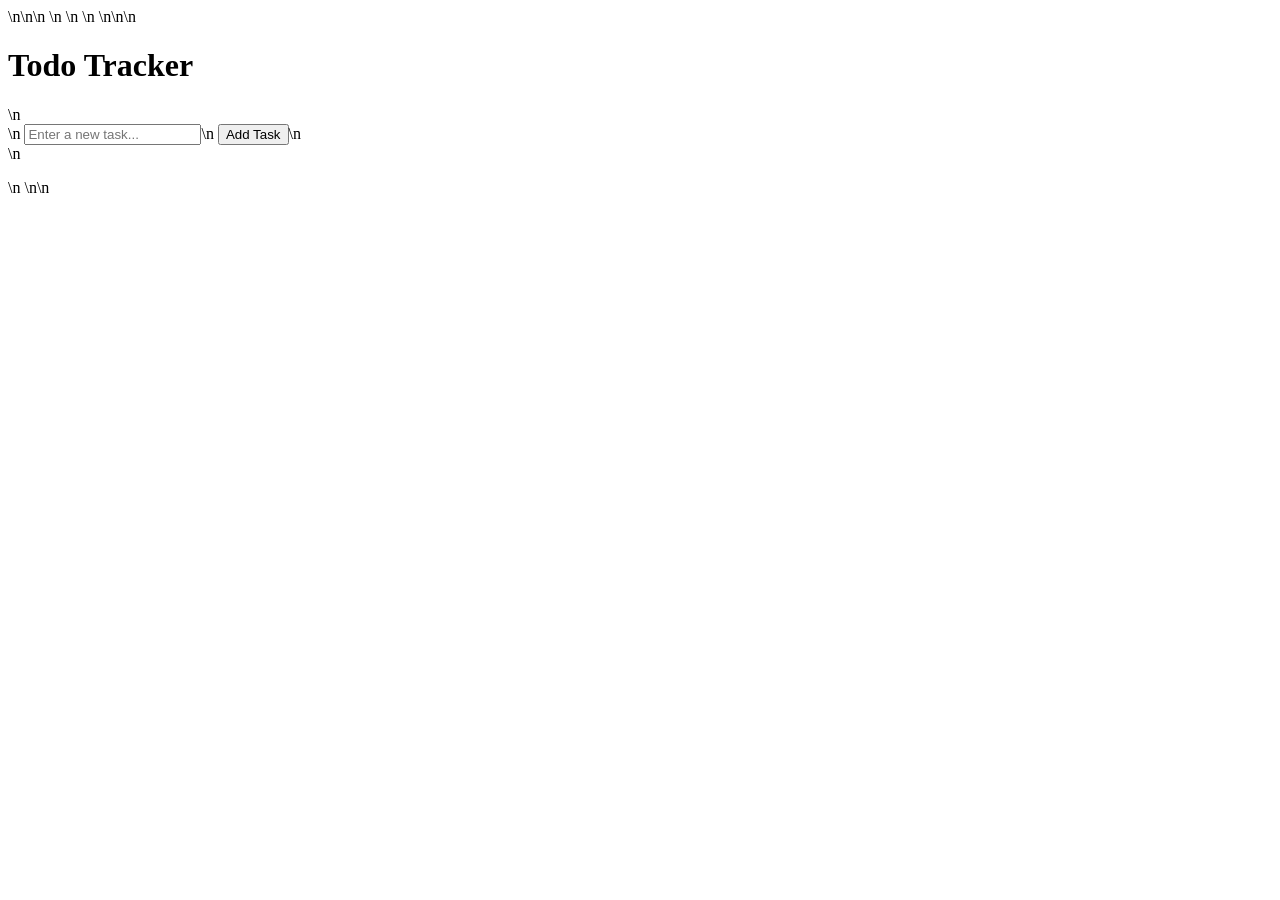
==== index.html @ 920f7e1c "Create index.html for todo tracker webpage" ====
<!DOCTYPE html>\n<html lang="en">\n<head>\n    <meta charset="UTF-8">\n    <meta name="viewport" content="width=device-width, initial-scale=1.0">\n    <title>Todo Tracker</title>\n    <style>\n        body { font-family: Arial, sans-serif; }\n        #task-form { margin-bottom: 20px; }\n        #task-list { list-style-type: none; padding: 0; }\n        .task-item { display: flex; justify-content: space-between; margin: 5px 0; }\n    </style>\n</head>\n<body>\n    <h1>Todo Tracker</h1>\n    <form id="task-form">\n        <input type="text" id="task-input" placeholder="Enter a new task..." required>\n        <button type="submit">Add Task</button>\n    </form>\n    <ul id="task-list"></ul>\n    <script>\n        const taskForm = document.getElementById('task-form');\n        const taskInput = document.getElementById('task-input');\n        const taskList = document.getElementById('task-list');\n\n        taskForm.addEventListener('submit', function(event) {\n            event.preventDefault();\n            const taskText = taskInput.value;\n            addTask(taskText);\n            taskInput.value = '';\n        });\n\n        function addTask(taskText) {\n            const listItem = document.createElement('li');\n            listItem.classList.add('task-item');\n            listItem.innerHTML = `\n                <span>${taskText}</span>\n                <div>\n                    <button onclick="toggleComplete(this)">Complete</button>\n                    <button onclick="deleteTask(this)">Delete</button>\n                </div>\n            `;\n            taskList.appendChild(listItem);\n        }\n\n        function toggleComplete(button) {\n            const listItem = button.parentElement.parentElement;\n            listItem.classList.toggle('completed');\n        }\n\n        function deleteTask(button) {\n            const listItem = button.parentElement.parentElement;\n            taskList.removeChild(listItem);\n        }\n    </script>\n</body>\n</html>
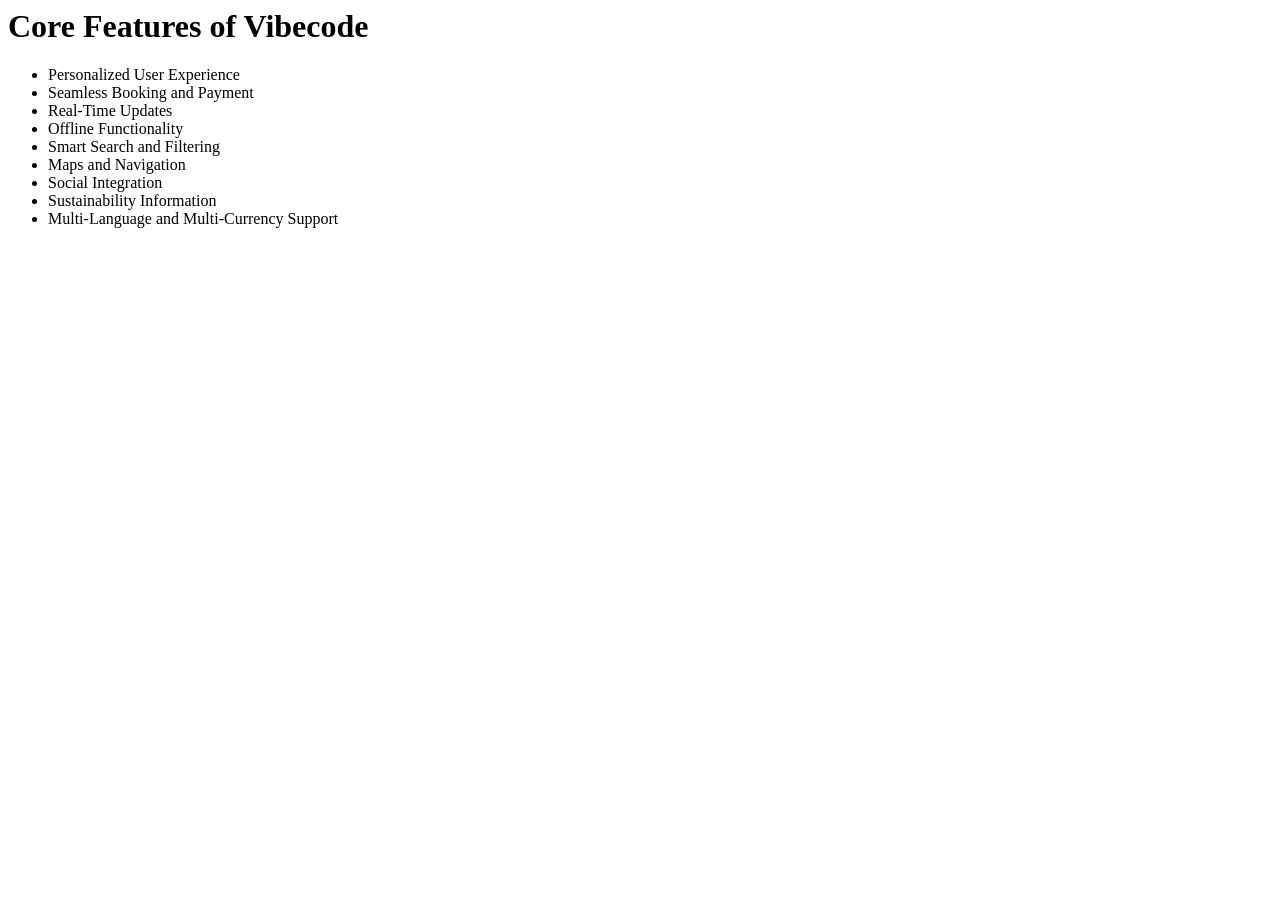
==== commit 6d84287e: "Update index.html with core features of Vibecode" ====
--- a/index.html
+++ b/index.html
@@ -1 +1,19 @@
-<!DOCTYPE html>\n<html lang="en">\n<head>\n    <meta charset="UTF-8">\n    <meta name="viewport" content="width=device-width, initial-scale=1.0">\n    <title>Todo Tracker</title>\n    <style>\n        body { font-family: Arial, sans-serif; }\n        #task-form { margin-bottom: 20px; }\n        #task-list { list-style-type: none; padding: 0; }\n        .task-item { display: flex; justify-content: space-between; margin: 5px 0; }\n    </style>\n</head>\n<body>\n    <h1>Todo Tracker</h1>\n    <form id="task-form">\n        <input type="text" id="task-input" placeholder="Enter a new task..." required>\n        <button type="submit">Add Task</button>\n    </form>\n    <ul id="task-list"></ul>\n    <script>\n        const taskForm = document.getElementById('task-form');\n        const taskInput = document.getElementById('task-input');\n        const taskList = document.getElementById('task-list');\n\n        taskForm.addEventListener('submit', function(event) {\n            event.preventDefault();\n            const taskText = taskInput.value;\n            addTask(taskText);\n            taskInput.value = '';\n        });\n\n        function addTask(taskText) {\n            const listItem = document.createElement('li');\n            listItem.classList.add('task-item');\n            listItem.innerHTML = `\n                <span>${taskText}</span>\n                <div>\n                    <button onclick="toggleComplete(this)">Complete</button>\n                    <button onclick="deleteTask(this)">Delete</button>\n                </div>\n            `;\n            taskList.appendChild(listItem);\n        }\n\n        function toggleComplete(button) {\n            const listItem = button.parentElement.parentElement;\n            listItem.classList.toggle('completed');\n        }\n\n        function deleteTask(button) {\n            const listItem = button.parentElement.parentElement;\n            taskList.removeChild(listItem);\n        }\n    </script>\n</body>\n</html>+<html>
+<head>
+    <title>Vibecode Features</title>
+</head>
+<body>
+    <h1>Core Features of Vibecode</h1>
+    <ul>
+        <li>Personalized User Experience</li>
+        <li>Seamless Booking and Payment</li>
+        <li>Real-Time Updates</li>
+        <li>Offline Functionality</li>
+        <li>Smart Search and Filtering</li>
+        <li>Maps and Navigation</li>
+        <li>Social Integration</li>
+        <li>Sustainability Information</li>
+        <li>Multi-Language and Multi-Currency Support</li>
+    </ul>
+</body>
+</html>
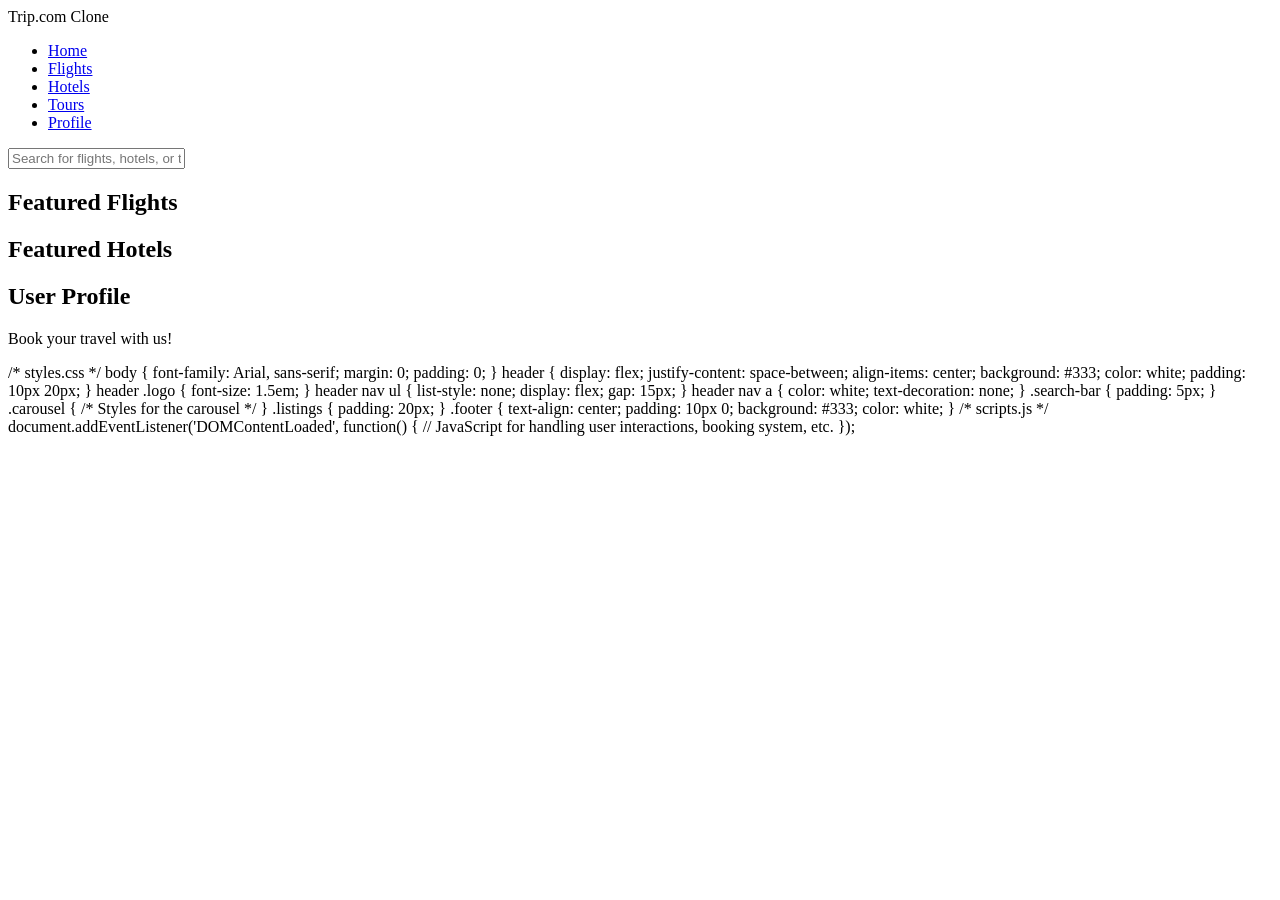
==== commit 95689dbc: "Updated index.html with complete travel booking website structure and features." ====
--- a/index.html
+++ b/index.html
@@ -1,19 +1,94 @@
-<html>
+<!DOCTYPE html>
+<html lang="en">
 <head>
-    <title>Vibecode Features</title>
+    <meta charset="UTF-8">
+    <meta name="viewport" content="width=device-width, initial-scale=1.0">
+    <title>Travel Booking Website</title>
+    <link rel="stylesheet" href="styles.css">
+    <script src="scripts.js" defer></script>
 </head>
 <body>
-    <h1>Core Features of Vibecode</h1>
-    <ul>
-        <li>Personalized User Experience</li>
-        <li>Seamless Booking and Payment</li>
-        <li>Real-Time Updates</li>
-        <li>Offline Functionality</li>
-        <li>Smart Search and Filtering</li>
-        <li>Maps and Navigation</li>
-        <li>Social Integration</li>
-        <li>Sustainability Information</li>
-        <li>Multi-Language and Multi-Currency Support</li>
-    </ul>
+    <header>
+        <div class="logo">Trip.com Clone</div>
+        <nav>
+            <ul>
+                <li><a href="#">Home</a></li>
+                <li><a href="#">Flights</a></li>
+                <li><a href="#">Hotels</a></li>
+                <li><a href="#">Tours</a></li>
+                <li><a href="#">Profile</a></li>
+            </ul>
+        </nav>
+        <input type="text" placeholder="Search for flights, hotels, or tours..." class="search-bar">
+    </header>
+    <main>
+        <section class="carousel">
+            <!-- Featured destinations carousel goes here -->
+        </section>
+        <section class="listings">
+            <h2>Featured Flights</h2>
+            <div class="flight-list">
+                <!-- Flight listings go here -->
+            </div>
+            <h2>Featured Hotels</h2>
+            <div class="hotel-list">
+                <!-- Hotel listings go here -->
+            </div>
+        </section>
+        <section class="profile">
+            <h2>User Profile</h2>
+            <!-- User profile section goes here -->
+        </section>
+    </main>
+    <footer>
+        <p>Book your travel with us!</p>
+    </footer>
 </body>
-</html>+</html>
+
+/* styles.css */
+body {
+    font-family: Arial, sans-serif;
+    margin: 0;
+    padding: 0;
+}
+header {
+    display: flex;
+    justify-content: space-between;
+    align-items: center;
+    background: #333;
+    color: white;
+    padding: 10px 20px;
+}
+header .logo {
+    font-size: 1.5em;
+}
+header nav ul {
+    list-style: none;
+    display: flex;
+    gap: 15px;
+}
+header nav a {
+    color: white;
+    text-decoration: none;
+}
+.search-bar {
+    padding: 5px;
+}
+.carousel {
+    /* Styles for the carousel */
+}
+.listings {
+    padding: 20px;
+}
+.footer {
+    text-align: center;
+    padding: 10px 0;
+    background: #333;
+    color: white;
+}
+
+/* scripts.js */
+document.addEventListener('DOMContentLoaded', function() {
+    // JavaScript for handling user interactions, booking system, etc.
+});
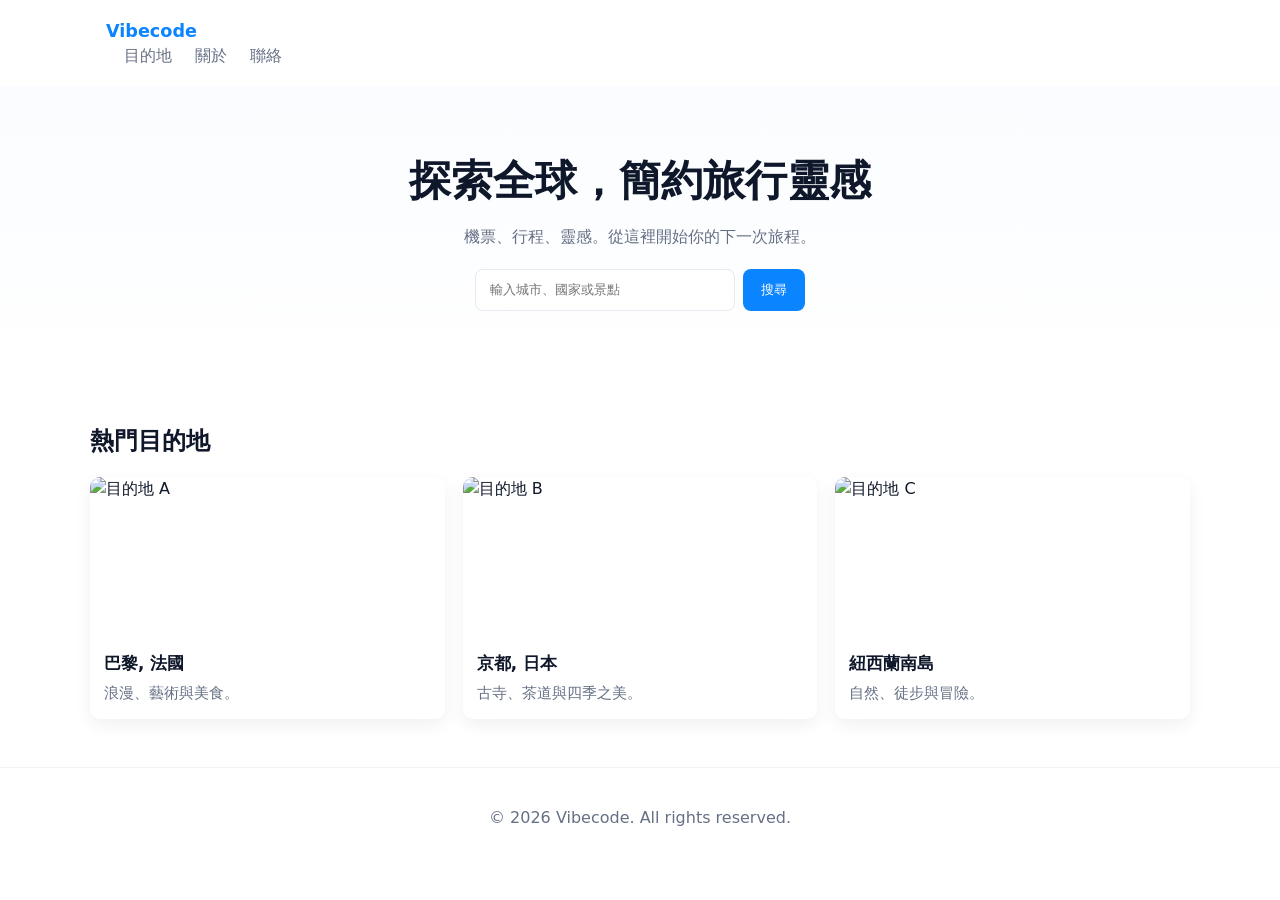
==== commit 54d71d32: "Add minimal static site (index.html, styles.css, README) for Vibecode; ready for GitHub Pages" ====
--- a/index.html
+++ b/index.html
@@ -1,94 +1,69 @@
-<!DOCTYPE html>
-<html lang="en">
+<!doctype html>
+<html lang="zh-Hant">
 <head>
-    <meta charset="UTF-8">
-    <meta name="viewport" content="width=device-width, initial-scale=1.0">
-    <title>Travel Booking Website</title>
-    <link rel="stylesheet" href="styles.css">
-    <script src="scripts.js" defer></script>
+  <meta charset="utf-8" />
+  <meta name="viewport" content="width=device-width,initial-scale=1" />
+  <title>Vibecode Travel — Explore the world</title>
+  <link rel="stylesheet" href="styles.css">
 </head>
 <body>
-    <header>
-        <div class="logo">Trip.com Clone</div>
-        <nav>
-            <ul>
-                <li><a href="#">Home</a></li>
-                <li><a href="#">Flights</a></li>
-                <li><a href="#">Hotels</a></li>
-                <li><a href="#">Tours</a></li>
-                <li><a href="#">Profile</a></li>
-            </ul>
-        </nav>
-        <input type="text" placeholder="Search for flights, hotels, or tours..." class="search-bar">
-    </header>
-    <main>
-        <section class="carousel">
-            <!-- Featured destinations carousel goes here -->
-        </section>
-        <section class="listings">
-            <h2>Featured Flights</h2>
-            <div class="flight-list">
-                <!-- Flight listings go here -->
-            </div>
-            <h2>Featured Hotels</h2>
-            <div class="hotel-list">
-                <!-- Hotel listings go here -->
-            </div>
-        </section>
-        <section class="profile">
-            <h2>User Profile</h2>
-            <!-- User profile section goes here -->
-        </section>
-    </main>
-    <footer>
-        <p>Book your travel with us!</p>
-    </footer>
+  <header class="site-header">
+    <div class="container">
+      <a class="logo" href="/">Vibecode</a>
+      <nav class="nav">
+        <a href="/destinations">目的地</a>
+        <a href="/about">關於</a>
+        <a href="/contact">聯絡</a>
+      </nav>
+    </div>
+  </header>
+
+  <main>
+    <section class="hero">
+      <div class="container hero-inner">
+        <h1>探索全球，簡約旅行靈感</h1>
+        <p>機票、行程、靈感。從這裡開始你的下一次旅程。</p>
+        <form class="search-bar" onsubmit="event.preventDefault(); alert('搜尋功能尚未接 backend');">
+          <input type="search" placeholder="輸入城市、國家或景點" aria-label="搜尋目的地">
+          <button type="submit">搜尋</button>
+        </form>
+      </div>
+    </section>
+
+    <section class="popular container">
+      <h2>熱門目的地</h2>
+      <div class="cards">
+        <article class="card">
+          <img src="https://picsum.photos/seed/1/800/500" alt="目的地 A">
+          <div class="card-body">
+            <h3>巴黎, 法國</h3>
+            <p>浪漫、藝術與美食。</p>
+          </div>
+        </article>
+
+        <article class="card">
+          <img src="https://picsum.photos/seed/2/800/500" alt="目的地 B">
+          <div class="card-body">
+            <h3>京都, 日本</h3>
+            <p>古寺、茶道與四季之美。</p>
+          </div>
+        </article>
+
+        <article class="card">
+          <img src="https://picsum.photos/seed/3/800/500" alt="目的地 C">
+          <div class="card-body">
+            <h3>紐西蘭南島</h3>
+            <p>自然、徒步與冒險。</p>
+          </div>
+        </article>
+      </div>
+    </section>
+  </main>
+
+  <footer class="site-footer">
+    <div class="container">
+      <p>© 2026 Vibecode. All rights reserved.</p>
+    </div>
+  </footer>
 </body>
-</html>
-
-/* styles.css */
-body {
-    font-family: Arial, sans-serif;
-    margin: 0;
-    padding: 0;
-}
-header {
-    display: flex;
-    justify-content: space-between;
-    align-items: center;
-    background: #333;
-    color: white;
-    padding: 10px 20px;
-}
-header .logo {
-    font-size: 1.5em;
-}
-header nav ul {
-    list-style: none;
-    display: flex;
-    gap: 15px;
-}
-header nav a {
-    color: white;
-    text-decoration: none;
-}
-.search-bar {
-    padding: 5px;
-}
-.carousel {
-    /* Styles for the carousel */
-}
-.listings {
-    padding: 20px;
-}
-.footer {
-    text-align: center;
-    padding: 10px 0;
-    background: #333;
-    color: white;
-}
-
-/* scripts.js */
-document.addEventListener('DOMContentLoaded', function() {
-    // JavaScript for handling user interactions, booking system, etc.
-});+</html>
--- a/styles.css
+++ b/styles.css
@@ -0,0 +1,38 @@
+:root{
+  --bg: #ffffff;
+  --muted: #667085;
+  --accent: #0b84ff;
+  --card-shadow: 0 6px 18px rgba(16,24,40,0.06);
+  --radius: 10px;
+  font-family: Inter, system-ui, -apple-system, "Helvetica Neue", Arial;
+}
+
+*{box-sizing:border-box}
+body{margin:0;background:var(--bg);color:#0f172a;line-height:1.5}
+.container{max-width:1100px;margin:0 auto;padding:0 16px}
+.site-header{padding:18px 0}
+.logo{font-weight:700;color:var(--accent);text-decoration:none;font-size:1.1rem}
+.nav a{margin-left:18px;color:var(--muted);text-decoration:none}
+
+.hero{padding:64px 0;background:linear-gradient(180deg,#fafcff,white)}
+.hero-inner{text-align:center;max-width:760px;margin:0 auto}
+.hero h1{margin:0 0 12px;font-size:2rem}
+.hero p{margin:0 0 20px;color:var(--muted)}
+
+.search-bar{display:flex;gap:8px;justify-content:center}
+.search-bar input{padding:12px 14px;border-radius:8px;border:1px solid #e6e9ef;min-width:260px}
+.search-bar button{background:var(--accent);color:white;border:none;padding:12px 18px;border-radius:8px;cursor:pointer}
+
+.popular{padding:48px 0}
+.popular h2{margin:0 0 18px}
+.cards{display:grid;grid-template-columns:repeat(auto-fit,minmax(220px,1fr));gap:18px}
+.card{background:white;border-radius:var(--radius);overflow:hidden;box-shadow:var(--card-shadow);display:flex;flex-direction:column}
+.card img{width:100%;height:160px;object-fit:cover}
+.card-body{padding:14px}
+.card-body h3{margin:0 0 6px;font-size:1.05rem}
+.card-body p{margin:0;color:var(--muted);font-size:0.95rem}
+
+.site-footer{padding:22px 0;border-top:1px solid #f0f2f5;color:var(--muted);text-align:center}
+@media (min-width:900px){
+  .hero h1{font-size:2.6rem}
+}
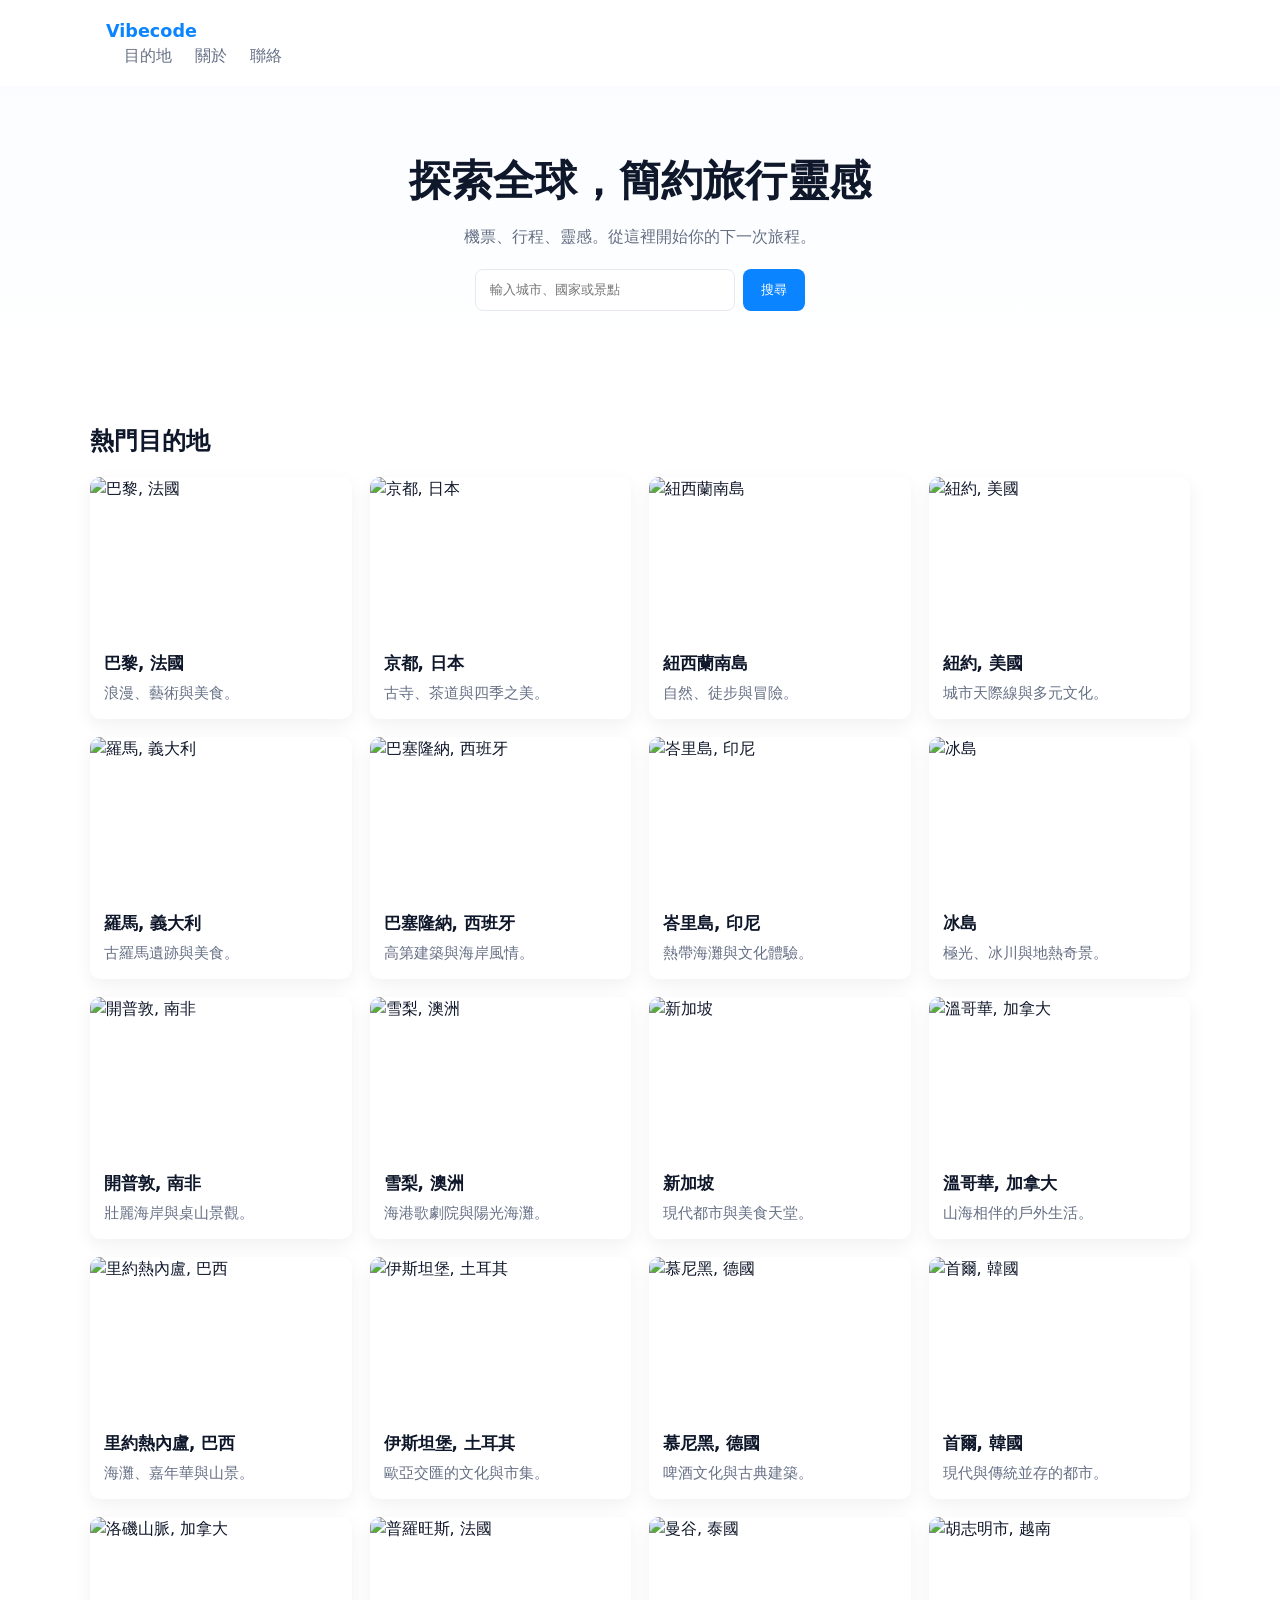
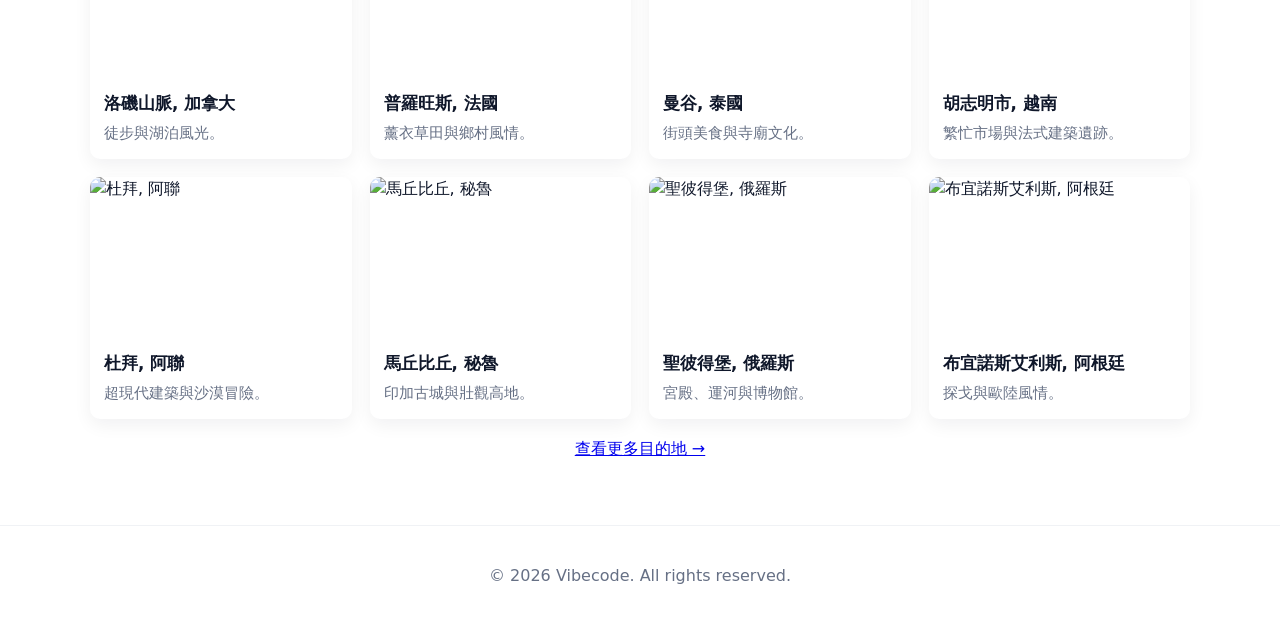
==== commit d7deb015: "Add full pages: index, destinations, about, contact and destinations.json" ====
--- a/index.html
+++ b/index.html
@@ -11,9 +11,9 @@
     <div class="container">
       <a class="logo" href="/">Vibecode</a>
       <nav class="nav">
-        <a href="/destinations">目的地</a>
-        <a href="/about">關於</a>
-        <a href="/contact">聯絡</a>
+        <a href="/destinations.html">目的地</a>
+        <a href="/about.html">關於</a>
+        <a href="/contact.html">聯絡</a>
       </nav>
     </div>
   </header>
@@ -34,7 +34,7 @@
       <h2>熱門目的地</h2>
       <div class="cards">
         <article class="card">
-          <img src="https://picsum.photos/seed/1/800/500" alt="目的地 A">
+          <img src="https://picsum.photos/seed/1/800/500" alt="巴黎, 法國">
           <div class="card-body">
             <h3>巴黎, 法國</h3>
             <p>浪漫、藝術與美食。</p>
@@ -42,7 +42,7 @@
         </article>
 
         <article class="card">
-          <img src="https://picsum.photos/seed/2/800/500" alt="目的地 B">
+          <img src="https://picsum.photos/seed/2/800/500" alt="京都, 日本">
           <div class="card-body">
             <h3>京都, 日本</h3>
             <p>古寺、茶道與四季之美。</p>
@@ -50,13 +50,183 @@
         </article>
 
         <article class="card">
-          <img src="https://picsum.photos/seed/3/800/500" alt="目的地 C">
+          <img src="https://picsum.photos/seed/3/800/500" alt="紐西蘭南島">
           <div class="card-body">
             <h3>紐西蘭南島</h3>
             <p>自然、徒步與冒險。</p>
           </div>
         </article>
+
+        <article class="card">
+          <img src="https://picsum.photos/seed/4/800/500" alt="紐約, 美國">
+          <div class="card-body">
+            <h3>紐約, 美國</h3>
+            <p>城市天際線與多元文化。</p>
+          </div>
+        </article>
+
+        <article class="card">
+          <img src="https://picsum.photos/seed/5/800/500" alt="羅馬, 義大利">
+          <div class="card-body">
+            <h3>羅馬, 義大利</h3>
+            <p>古羅馬遺跡與美食。</p>
+          </div>
+        </article>
+
+        <article class="card">
+          <img src="https://picsum.photos/seed/6/800/500" alt="巴塞隆納, 西班牙">
+          <div class="card-body">
+            <h3>巴塞隆納, 西班牙</h3>
+            <p>高第建築與海岸風情。</p>
+          </div>
+        </article>
+
+        <article class="card">
+          <img src="https://picsum.photos/seed/7/800/500" alt="峇里島, 印尼">
+          <div class="card-body">
+            <h3>峇里島, 印尼</h3>
+            <p>熱帶海灘與文化體驗。</p>
+          </div>
+        </article>
+
+        <article class="card">
+          <img src="https://picsum.photos/seed/8/800/500" alt="冰島">
+          <div class="card-body">
+            <h3>冰島</h3>
+            <p>極光、冰川與地熱奇景。</p>
+          </div>
+        </article>
+
+        <article class="card">
+          <img src="https://picsum.photos/seed/9/800/500" alt="開普敦, 南非">
+          <div class="card-body">
+            <h3>開普敦, 南非</h3>
+            <p>壯麗海岸與桌山景觀。</p>
+          </div>
+        </article>
+
+        <article class="card">
+          <img src="https://picsum.photos/seed/10/800/500" alt="雪梨, 澳洲">
+          <div class="card-body">
+            <h3>雪梨, 澳洲</h3>
+            <p>海港歌劇院與陽光海灘。</p>
+          </div>
+        </article>
+
+        <article class="card">
+          <img src="https://picsum.photos/seed/11/800/500" alt="新加坡">
+          <div class="card-body">
+            <h3>新加坡</h3>
+            <p>現代都市與美食天堂。</p>
+          </div>
+        </article>
+
+        <article class="card">
+          <img src="https://picsum.photos/seed/12/800/500" alt="溫哥華, 加拿大">
+          <div class="card-body">
+            <h3>溫哥華, 加拿大</h3>
+            <p>山海相伴的戶外生活。</p>
+          </div>
+        </article>
+
+        <article class="card">
+          <img src="https://picsum.photos/seed/13/800/500" alt="里約熱內盧, 巴西">
+          <div class="card-body">
+            <h3>里約熱內盧, 巴西</h3>
+            <p>海灘、嘉年華與山景。</p>
+          </div>
+        </article>
+
+        <article class="card">
+          <img src="https://picsum.photos/seed/14/800/500" alt="伊斯坦堡, 土耳其">
+          <div class="card-body">
+            <h3>伊斯坦堡, 土耳其</h3>
+            <p>歐亞交匯的文化與市集。</p>
+          </div>
+        </article>
+
+        <article class="card">
+          <img src="https://picsum.photos/seed/15/800/500" alt="慕尼黑, 德國">
+          <div class="card-body">
+            <h3>慕尼黑, 德國</h3>
+            <p>啤酒文化與古典建築。</p>
+          </div>
+        </article>
+
+        <article class="card">
+          <img src="https://picsum.photos/seed/16/800/500" alt="首爾, 韓國">
+          <div class="card-body">
+            <h3>首爾, 韓國</h3>
+            <p>現代與傳統並存的都市。</p>
+          </div>
+        </article>
+
+        <article class="card">
+          <img src="https://picsum.photos/seed/17/800/500" alt="洛磯山脈, 加拿大">
+          <div class="card-body">
+            <h3>洛磯山脈, 加拿大</h3>
+            <p>徒步與湖泊風光。</p>
+          </div>
+        </article>
+
+        <article class="card">
+          <img src="https://picsum.photos/seed/18/800/500" alt="普羅旺斯, 法國">
+          <div class="card-body">
+            <h3>普羅旺斯, 法國</h3>
+            <p>薰衣草田與鄉村風情。</p>
+          </div>
+        </article>
+
+        <article class="card">
+          <img src="https://picsum.photos/seed/19/800/500" alt="曼谷, 泰國">
+          <div class="card-body">
+            <h3>曼谷, 泰國</h3>
+            <p>街頭美食與寺廟文化。</p>
+          </div>
+        </article>
+
+        <article class="card">
+          <img src="https://picsum.photos/seed/20/800/500" alt="胡志明市, 越南">
+          <div class="card-body">
+            <h3>胡志明市, 越南</h3>
+            <p>繁忙市場與法式建築遺跡。</p>
+          </div>
+        </article>
+
+        <article class="card">
+          <img src="https://picsum.photos/seed/21/800/500" alt="杜拜, 阿聯">
+          <div class="card-body">
+            <h3>杜拜, 阿聯</h3>
+            <p>超現代建築與沙漠冒險。</p>
+          </div>
+        </article>
+
+        <article class="card">
+          <img src="https://picsum.photos/seed/22/800/500" alt="馬丘比丘, 秘魯">
+          <div class="card-body">
+            <h3>馬丘比丘, 秘魯</h3>
+            <p>印加古城與壯觀高地。</p>
+          </div>
+        </article>
+
+        <article class="card">
+          <img src="https://picsum.photos/seed/23/800/500" alt="聖彼得堡, 俄羅斯">
+          <div class="card-body">
+            <h3>聖彼得堡, 俄羅斯</h3>
+            <p>宮殿、運河與博物館。</p>
+          </div>
+        </article>
+
+        <article class="card">
+          <img src="https://picsum.photos/seed/24/800/500" alt="布宜諾斯艾利斯, 阿根廷">
+          <div class="card-body">
+            <h3>布宜諾斯艾利斯, 阿根廷</h3>
+            <p>探戈與歐陸風情。</p>
+          </div>
+        </article>
+
       </div>
+      <p style="text-align:center;margin-top:18px;"><a href="/destinations.html">查看更多目的地 →</a></p>
     </section>
   </main>
 
@@ -66,4 +236,4 @@
     </div>
   </footer>
 </body>
-</html>+</html>
